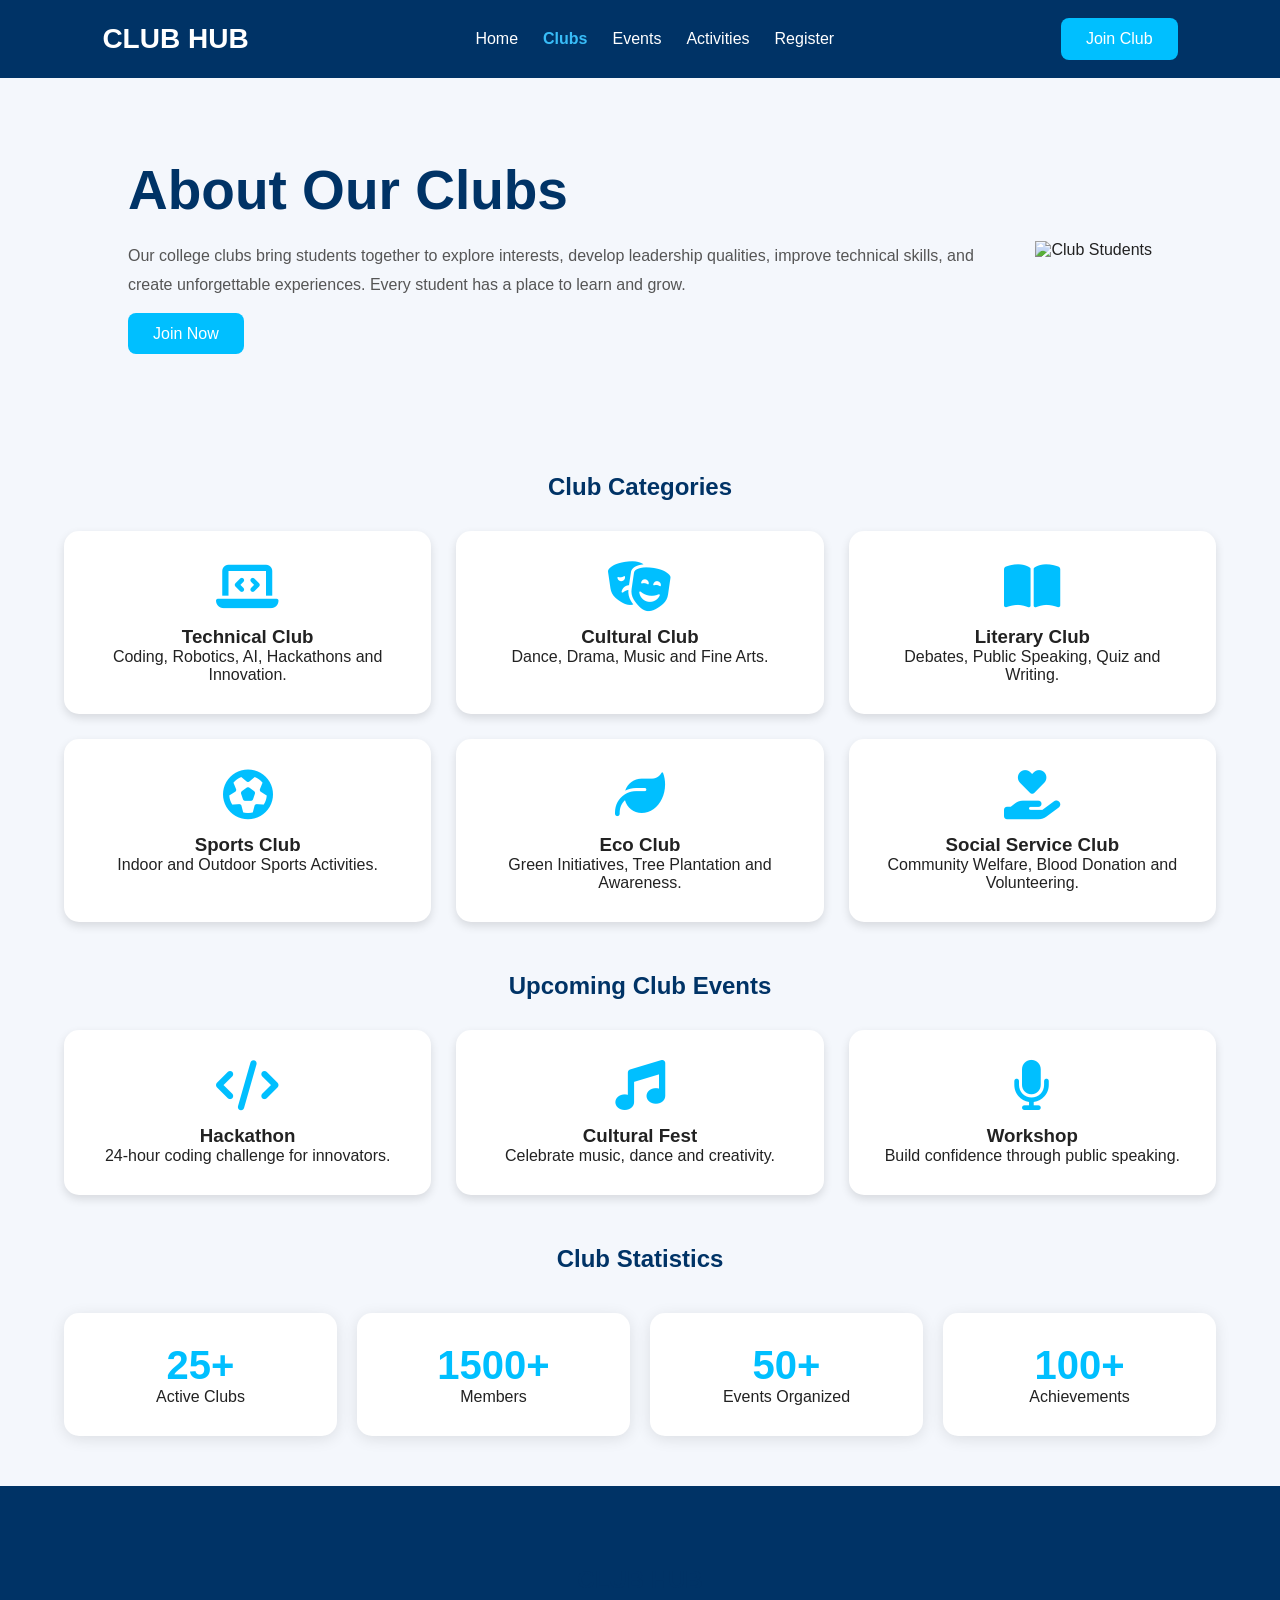
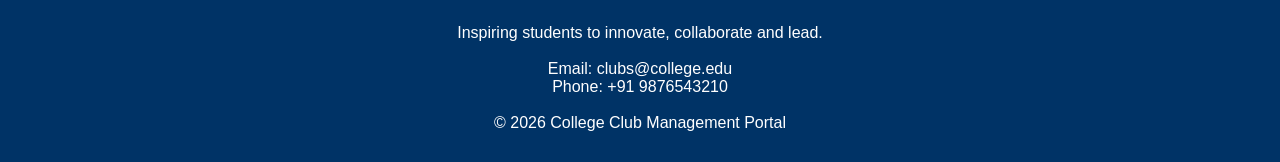
==== about.html @ 6b063538 "Add files via upload" ====
<!DOCTYPE html>
<html lang="en">
<head>
    <meta charset="UTF-8">
    <meta name="viewport" content="width=device-width, initial-scale=1.0">
    <title>College Clubs</title>

    <link rel="stylesheet" href="style.css">

    <link rel="stylesheet"
    href="https://cdnjs.cloudflare.com/ajax/libs/font-awesome/6.5.1/css/all.min.css">
</head>
<body>

    <!-- Navigation Bar -->

    <nav>

        <div class="logo">
            CLUB HUB
        </div>

        <ul>
            <li><a href="index.html">Home</a></li>
            <li><a href="about.html">Clubs</a></li>
            <li><a href="events.html">Events</a></li>
            <li><a href="activities.html">Activities</a></li>
            <li><a href="registration.html">Register</a></li>
        </ul>

        <a href="registration.html" class="btn">
            Join Club
        </a>

    </nav>

    <!-- Hero Section -->

    <section class="hero">

        <div class="hero-text">

            <h1>About Our Clubs</h1>

            <p>
                Our college clubs bring students together to
                explore interests, develop leadership qualities,
                improve technical skills, and create unforgettable
                experiences. Every student has a place to learn
                and grow.
            </p>

            <a href="registration.html" class="btn">
                Join Now
            </a>

        </div>

        <div class="hero-image">

            <img src="https://cdn-icons-png.flaticon.com/512/4140/4140048.png"
            alt="Club Students">

        </div>

    </section>

    <!-- Club Categories -->

    <h2 class="section-title">
        Club Categories
    </h2>

    <section class="cards">

        <div class="card">
            <i class="fas fa-laptop-code"></i>
            <h3>Technical Club</h3>
            <p>
                Coding, Robotics, AI,
                Hackathons and Innovation.
            </p>
        </div>

        <div class="card">
            <i class="fas fa-theater-masks"></i>
            <h3>Cultural Club</h3>
            <p>
                Dance, Drama,
                Music and Fine Arts.
            </p>
        </div>

        <div class="card">
            <i class="fas fa-book-open"></i>
            <h3>Literary Club</h3>
            <p>
                Debates, Public Speaking,
                Quiz and Writing.
            </p>
        </div>

        <div class="card">
            <i class="fas fa-futbol"></i>
            <h3>Sports Club</h3>
            <p>
                Indoor and Outdoor
                Sports Activities.
            </p>
        </div>

        <div class="card">
            <i class="fas fa-leaf"></i>
            <h3>Eco Club</h3>
            <p>
                Green Initiatives,
                Tree Plantation and Awareness.
            </p>
        </div>

        <div class="card">
            <i class="fas fa-hand-holding-heart"></i>
            <h3>Social Service Club</h3>
            <p>
                Community Welfare,
                Blood Donation and Volunteering.
            </p>
        </div>

    </section>

    <!-- Upcoming Club Events -->

    <h2 class="section-title">
        Upcoming Club Events
    </h2>

    <section class="cards">

        <div class="card">
            <i class="fas fa-code"></i>
            <h3>Hackathon</h3>
            <p>
                24-hour coding challenge
                for innovators.
            </p>
        </div>

        <div class="card">
            <i class="fas fa-music"></i>
            <h3>Cultural Fest</h3>
            <p>
                Celebrate music,
                dance and creativity.
            </p>
        </div>

        <div class="card">
            <i class="fas fa-microphone"></i>
            <h3>Workshop</h3>
            <p>
                Build confidence through
                public speaking.
            </p>
        </div>

    </section>

    <!-- Statistics -->

    <h2 class="section-title">
        Club Statistics
    </h2>

    <section class="stats">

        <div>
            <h1>25+</h1>
            <p>Active Clubs</p>
        </div>

        <div>
            <h1>1500+</h1>
            <p>Members</p>
        </div>

        <div>
            <h1>50+</h1>
            <p>Events Organized</p>
        </div>

        <div>
            <h1>100+</h1>
            <p>Achievements</p>
        </div>

    </section>

    <!-- Footer -->

    <footer>

        <h2>CLUB HUB</h2>

        <p>
            Inspiring students to innovate,
            collaborate and lead.
        </p>

        <br>

        <p>Email: clubs@college.edu</p>
        <p>Phone: +91 9876543210</p>

        <br>

        <p>
            © 2026 College Club Management Portal
        </p>

    </footer>
    <script src="script.js"></script>
</body>
</html>
---- style.css ----
/* ==========================
   COLLEGE CLUB PORTAL
   COMMON STYLE SHEET
   File: style.css
========================== */

/* RESET */

*{
    margin:0;
    padding:0;
    box-sizing:border-box;
    font-family:'Segoe UI',sans-serif;
}

html{
    scroll-behavior:smooth;
}

body{
    background:#f4f7fc;
    color:#222;
}

/* NAVBAR */

nav{
    width:100%;
    display:flex;
    justify-content:space-between;
    align-items:center;
    padding:18px 8%;
    background:#003366;
    position:sticky;
    top:0;
    z-index:1000;
}

.logo{
    color:white;
    font-size:28px;
    font-weight:bold;
}

nav ul{
    display:flex;
    list-style:none;
    gap:25px;
}

nav ul li a{
    color:white;
    text-decoration:none;
    transition:0.3s;
}

nav ul li a:hover{
    color:#00bfff;
}

.btn,
.join-btn,
button{
    background:#00bfff;
    color:white;
    border:none;
    padding:12px 25px;
    border-radius:8px;
    cursor:pointer;
    text-decoration:none;
    transition:0.3s;
}

.btn:hover,
.join-btn:hover,
button:hover{
    opacity:0.9;
    transform:translateY(-2px);
}

/* HERO SECTION */

.hero{
    padding:80px 10%;
    display:flex;
    justify-content:space-between;
    align-items:center;
    gap:40px;
}

.hero-content,
.hero-text{
    flex:1;
}

.hero-content h1,
.hero-text h1{
    font-size:55px;
    color:#003366;
    margin-bottom:20px;
}

.hero-content h3{
    color:#00bfff;
    letter-spacing:3px;
    margin-bottom:20px;
}

.hero-content p,
.hero-text p{
    line-height:1.8;
    color:#555;
    margin-bottom:25px;
}

.hero-image img{
    width:100%;
    max-width:400px;
}

/* BUTTON GROUP */

.buttons{
    margin-top:20px;
}

.buttons a{
    display:inline-block;
    margin-right:15px;
    padding:12px 25px;
    border-radius:8px;
    text-decoration:none;
}

.btn1{
    background:#00bfff;
    color:white;
}

.btn2{
    border:2px solid #003366;
    color:#003366;
}

/* SECTION TITLE */

.section-title,
h2{
    text-align:center;
    color:#003366;
    margin:50px 0 30px;
}

/* STATS */

.stats{
    width:90%;
    margin:40px auto;
    display:grid;
    grid-template-columns:repeat(auto-fit,minmax(200px,1fr));
    gap:20px;
}

.stats div,
.box{
    background:white;
    padding:30px;
    text-align:center;
    border-radius:15px;
    box-shadow:0 3px 15px rgba(0,0,0,.1);
}

.stats h1,
.box h1{
    color:#00bfff;
    font-size:40px;
}

/* CLUBS */

.club-container,
.cards{
    width:90%;
    margin:auto;
    display:grid;
    grid-template-columns:repeat(auto-fit,minmax(280px,1fr));
    gap:25px;
}

.club-card,
.card{
    background:white;
    padding:30px;
    border-radius:15px;
    text-align:center;
    box-shadow:0 4px 10px rgba(0,0,0,.12);
    transition:0.3s;
}

.club-card:hover,
.card:hover{
    transform:translateY(-8px);
}

.icon,
.card i{
    font-size:50px;
    color:#00bfff;
    margin-bottom:15px;
}

/* EVENT PAGE */

.search-container{
    text-align:center;
    margin:25px;
}

.search-container input{
    width:60%;
    padding:12px;
    border:1px solid #ccc;
    border-radius:25px;
}

.nav-buttons{
    text-align:center;
    margin-bottom:30px;
}

.nav-buttons a{
    display:inline-block;
    background:#00bfff;
    color:white;
    padding:10px 20px;
    text-decoration:none;
    border-radius:6px;
    margin:5px;
}

.event-card{
    width:90%;
    margin:20px auto;
    background:white;
    border-radius:15px;
    overflow:hidden;
    display:flex;
    box-shadow:0 3px 10px rgba(0,0,0,.15);
}

.event-card img{
    width:250px;
    height:180px;
    object-fit:cover;
}

.content{
    padding:20px;
}

/* HIGHLIGHTS */

.highlight-container{
    width:90%;
    margin:auto;
    display:grid;
    grid-template-columns:repeat(auto-fit,minmax(280px,1fr));
    gap:20px;
}

.highlight-card{
    background:white;
    border-radius:15px;
    overflow:hidden;
    text-align:center;
    box-shadow:0 3px 10px rgba(0,0,0,.15);
}

.highlight-card img{
    width:100%;
    height:200px;
    object-fit:cover;
}

.highlight-card h3{
    padding:15px;
}

/* REGISTRATION */

.container{
    width:90%;
    max-width:700px;
    margin:40px auto;
    background:white;
    padding:30px;
    border-radius:15px;
    box-shadow:0 4px 12px rgba(0,0,0,.1);
}

form{
    display:grid;
    gap:15px;
}

input,
select,
textarea{
    width:100%;
    padding:12px;
    border:1px solid #ccc;
    border-radius:8px;
}

/* ACTIVITY SHOWCASE */

.activity-grid,
.achievement-grid{
    width:90%;
    margin:auto;
    display:grid;
    grid-template-columns:repeat(auto-fit,minmax(280px,1fr));
    gap:25px;
}

.card img{
    width:100%;
    height:220px;
    object-fit:cover;
}

.card-content{
    padding:20px;
}

.achievement-card{
    background:white;
    text-align:center;
    padding:30px;
    border-radius:15px;
    box-shadow:0 4px 10px rgba(0,0,0,.12);
}

.number{
    color:#00bfff;
    font-size:40px;
    font-weight:bold;
}

/* ABOUT */

.about{
    width:90%;
    margin:50px auto;
    text-align:center;
}

.about p{
    line-height:1.8;
    color:#555;
}

/* FOOTER */

footer{
    margin-top:50px;
    background:#003366;
    color:white;
    text-align:center;
    padding:30px;
}

/* RESPONSIVE */

@media(max-width:900px){

    nav{
        flex-direction:column;
        gap:15px;
    }

    nav ul{
        flex-wrap:wrap;
        justify-content:center;
    }

    .hero{
        flex-direction:column;
        text-align:center;
    }

    .hero-content h1,
    .hero-text h1{
        font-size:40px;
    }

    .event-card{
        flex-direction:column;
    }

    .event-card img{
        width:100%;
    }

    .search-container input{
        width:90%;
    }
}
/* Success Popup */

.popup{
    position:fixed;
    top:0;
    left:0;
    width:100%;
    height:100%;
    background:rgba(0,0,0,0.6);
    display:none;
    justify-content:center;
    align-items:center;
    z-index:9999;
}

.popup-content{
    background:white;
    padding:35px;
    border-radius:20px;
    text-align:center;
    width:350px;
    animation:popupAnimation 0.4s ease;
}

.tick{
    width:80px;
    height:80px;
    background:#28a745;
    color:white;
    border-radius:50%;
    font-size:45px;
    display:flex;
    justify-content:center;
    align-items:center;
    margin:0 auto 20px;
}

.popup-content h2{
    color:#28a745;
    margin-bottom:15px;
}

.popup-content p{
    color:#555;
    margin-bottom:20px;
    line-height:1.6;
}

.popup-content button{
    background:#1570ef;
    color:white;
    border:none;
    padding:12px 30px;
    border-radius:8px;
    cursor:pointer;
    font-size:16px;
}

.popup-content button:hover{
    opacity:0.9;
}

@keyframes popupAnimation{
    from{
        transform:scale(0.7);
        opacity:0;
    }
    to{
        transform:scale(1);
        opacity:1;
    }
}
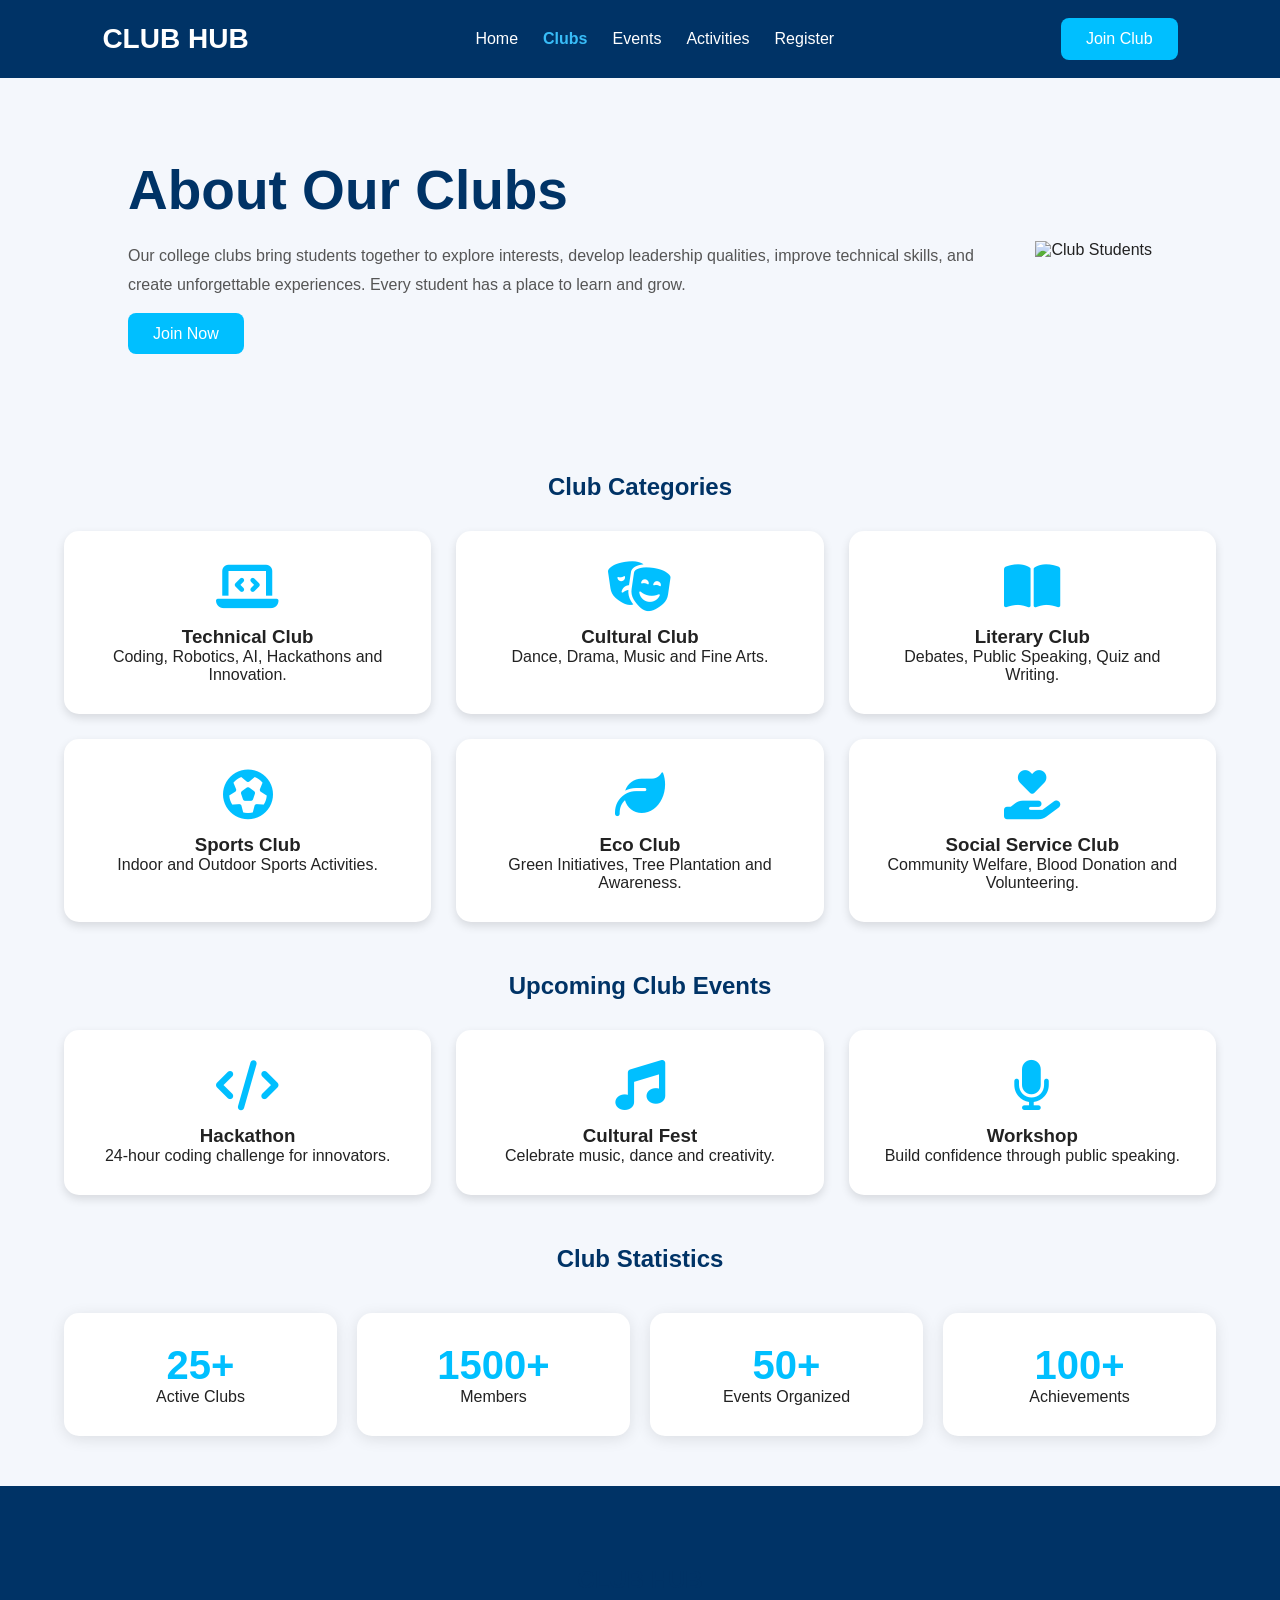
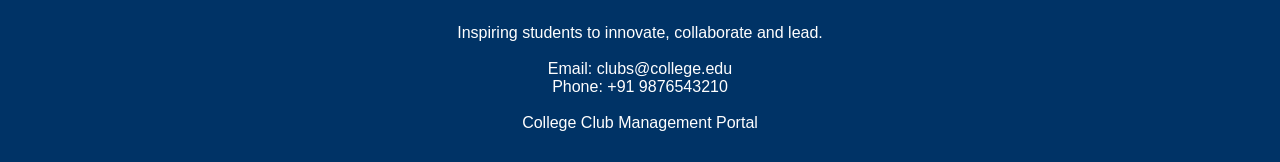
==== commit 779819a1: "Update about.html" ====
--- a/about.html
+++ b/about.html
@@ -215,10 +215,10 @@
         <br>
 
         <p>
-            © 2026 College Club Management Portal
+            College Club Management Portal
         </p>
 
     </footer>
     <script src="script.js"></script>
 </body>
-</html>+</html>
